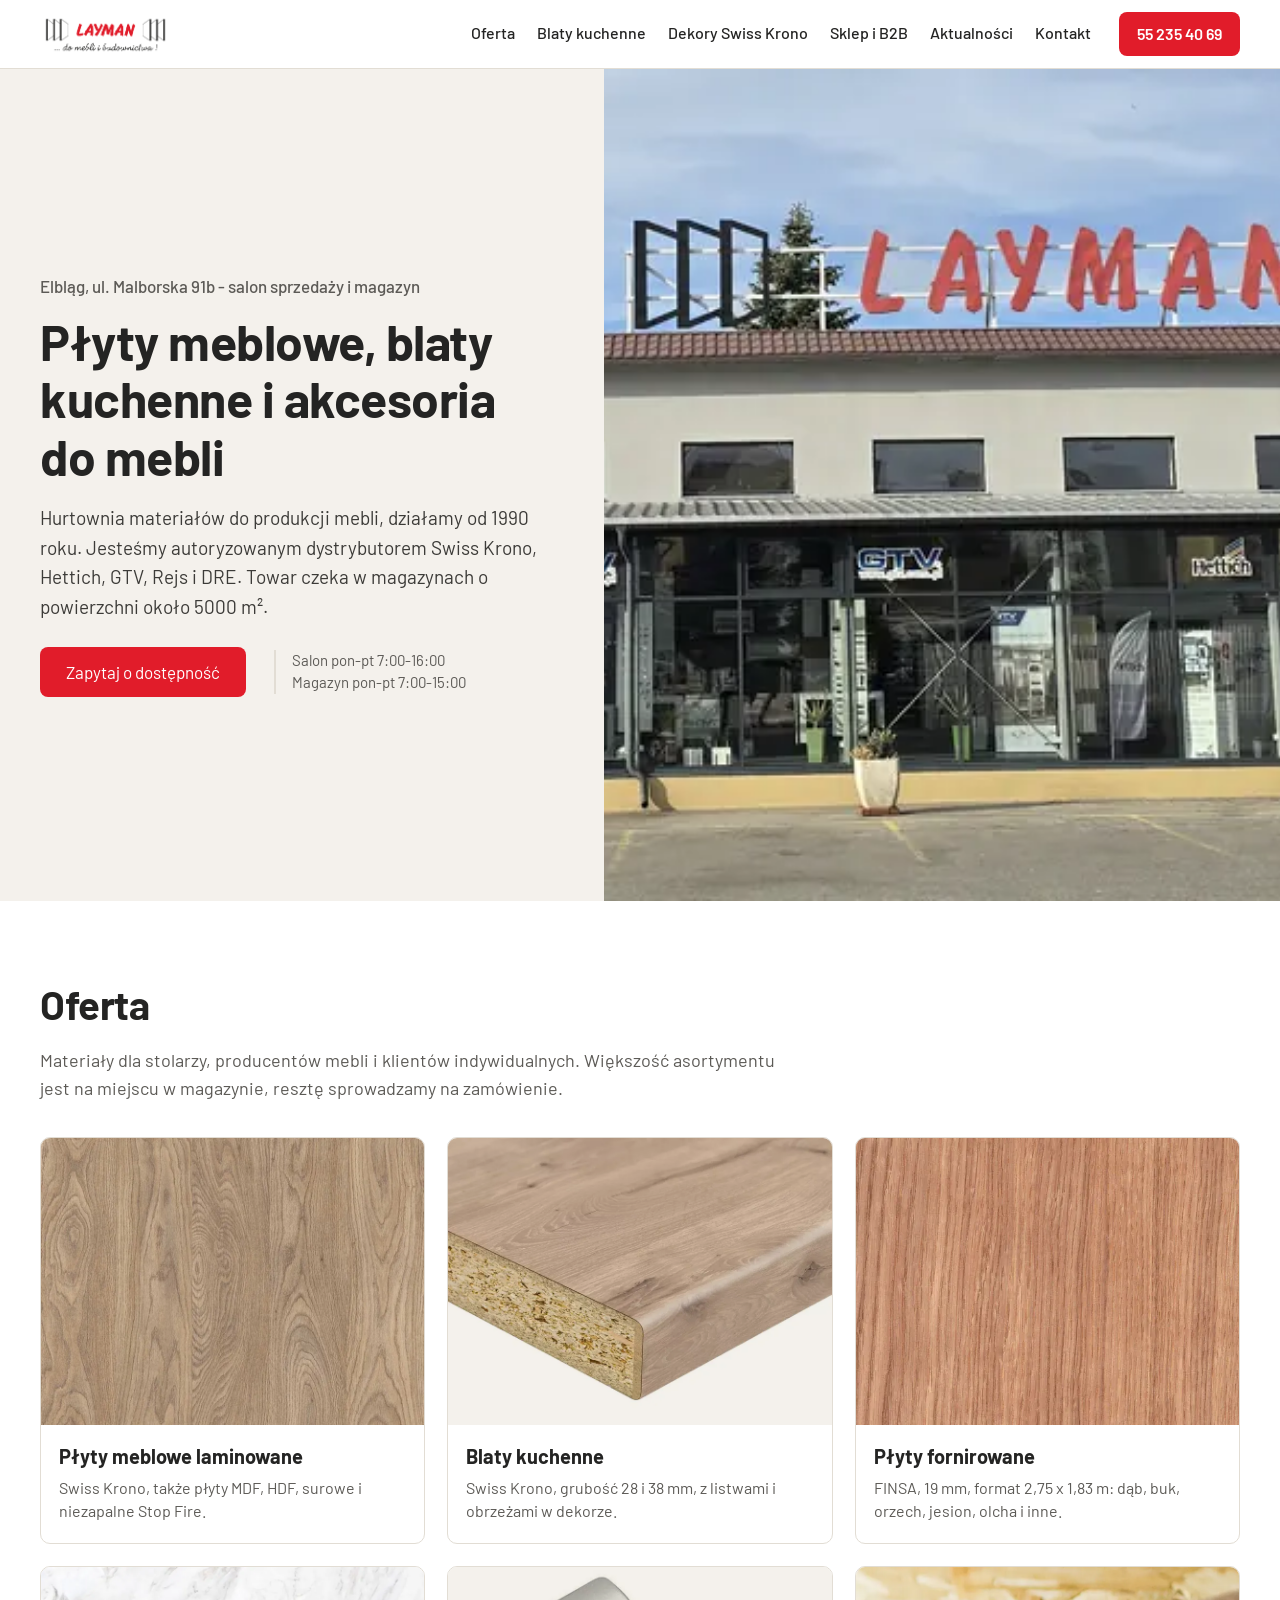
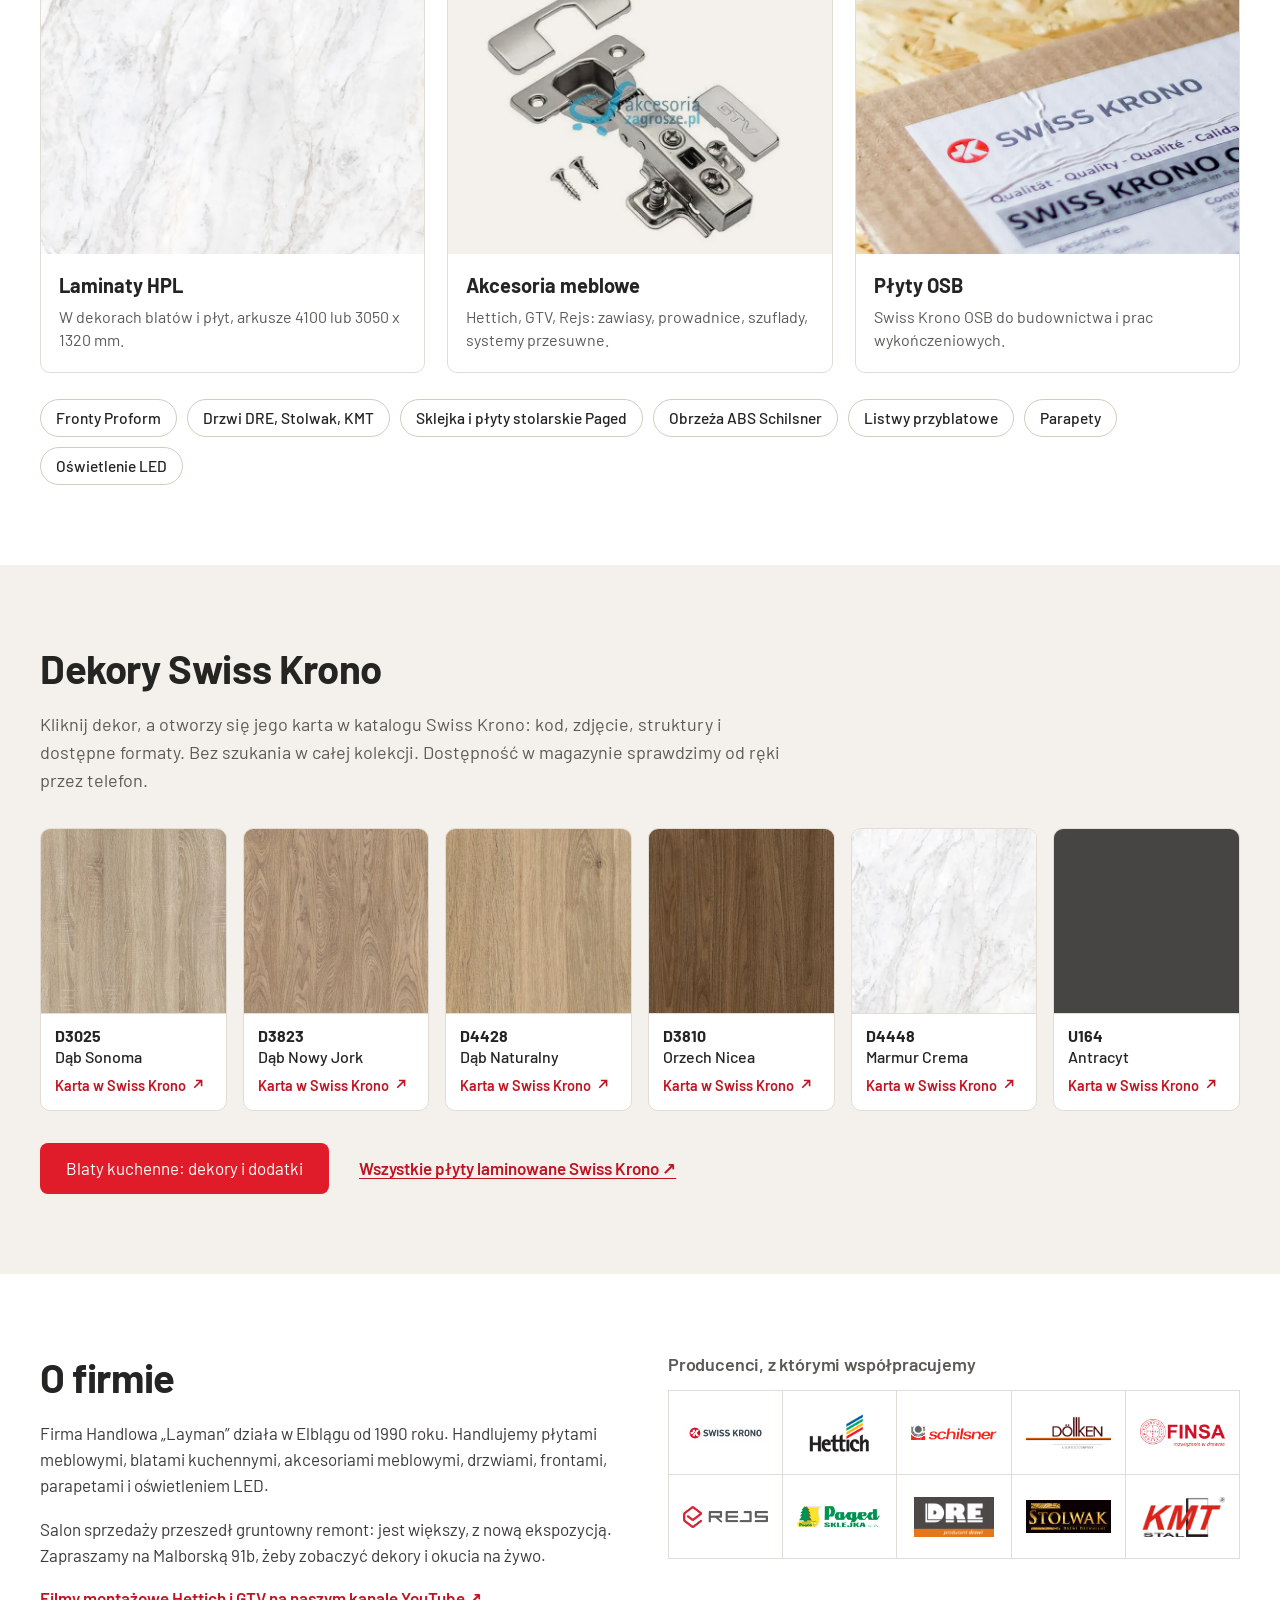
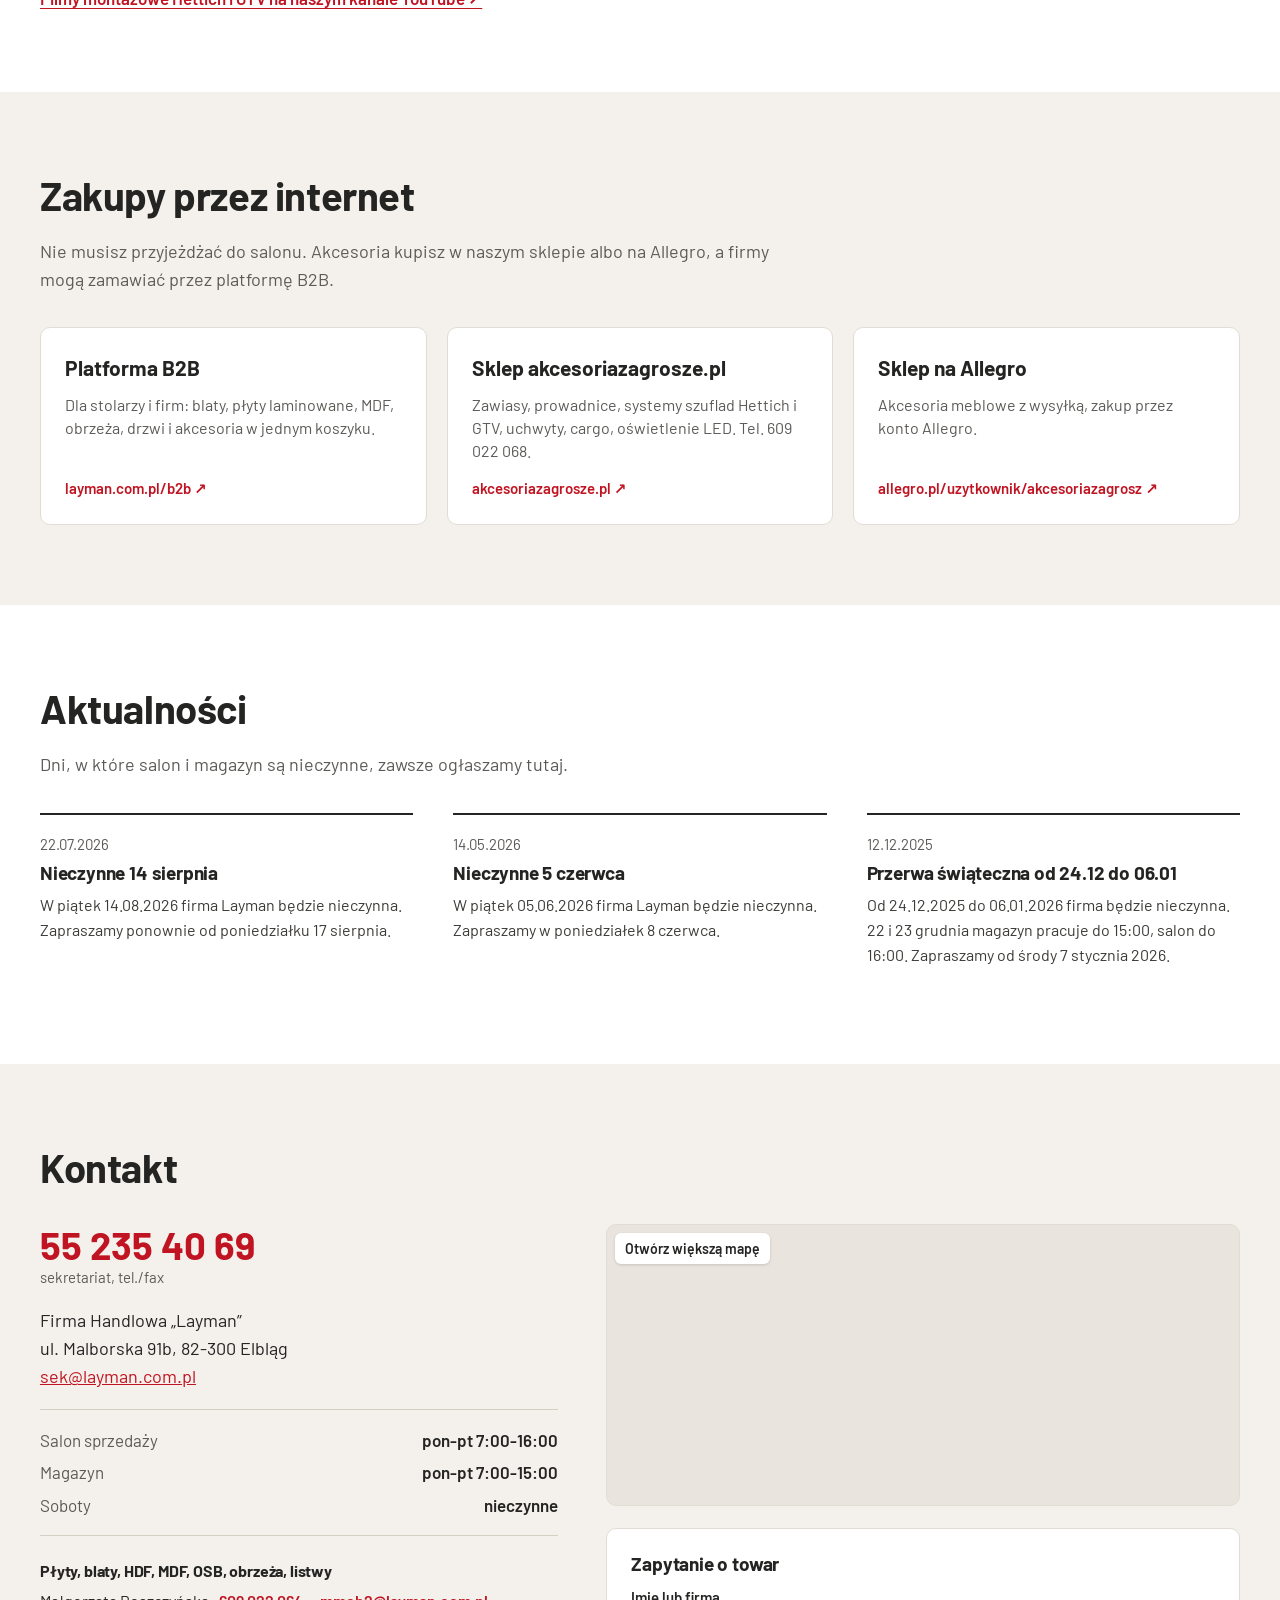
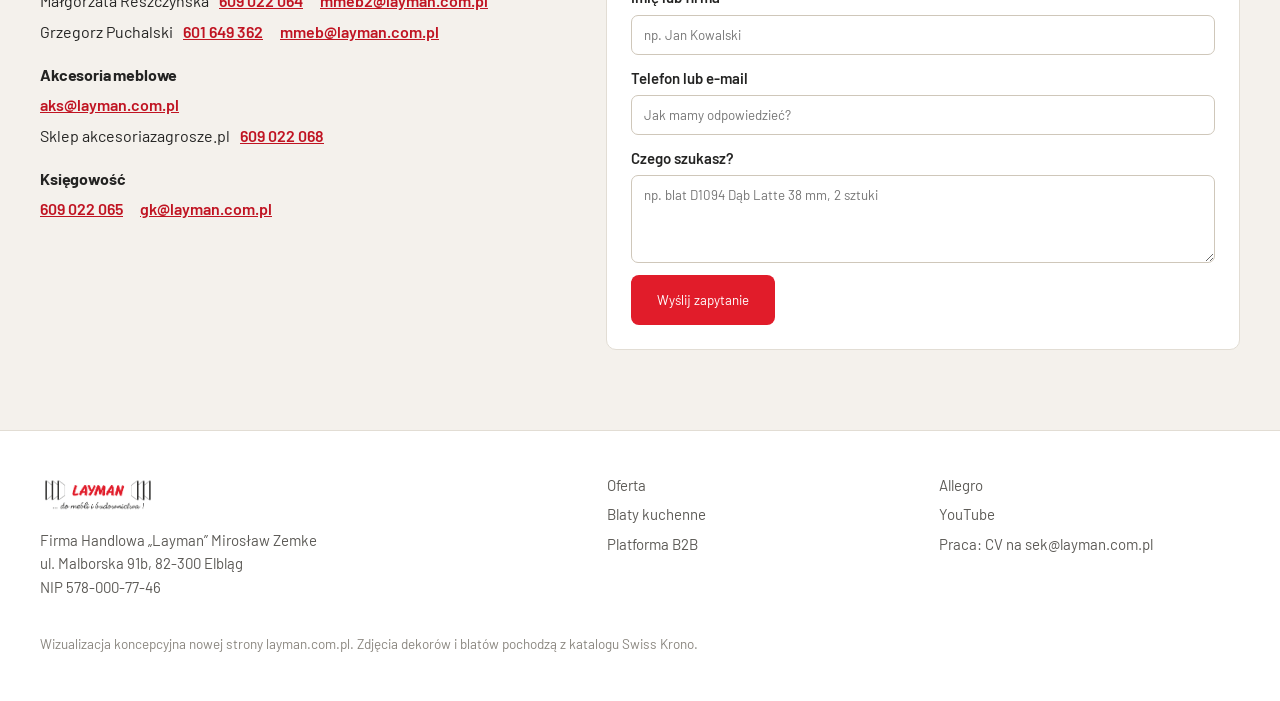
==== index.html @ 815a9527 "Wizualizacja nowej strony Layman" ====
<!doctype html>
<html lang="pl">
<head>
<meta charset="utf-8">
<meta name="viewport" content="width=device-width, initial-scale=1, viewport-fit=cover">
<meta name="robots" content="noindex, nofollow">
<title>Layman Elbląg - płyty meblowe, blaty kuchenne, akcesoria meblowe</title>
<meta name="description" content="Firma Handlowa Layman, ul. Malborska 91b, Elbląg. Płyty meblowe i blaty kuchenne Swiss Krono, płyty fornirowane, HPL, OSB, sklejka, drzwi i akcesoria meblowe Hettich. Tel. 55 235 40 69.">
<meta name="theme-color" content="#ffffff">
<link rel="icon" type="image/png" href="img/favicon.png">
<link rel="preconnect" href="https://fonts.googleapis.com">
<link rel="preconnect" href="https://fonts.gstatic.com" crossorigin>
<link href="https://fonts.googleapis.com/css2?family=Barlow:wght@400;500;600;700&display=swap" rel="stylesheet">
<link rel="stylesheet" href="style.css">
<link rel="preload" as="image" href="img/hero-tel.webp" media="(max-width:760px)">
<link rel="preload" as="image" href="img/hero.webp" media="(min-width:761px)">
</head>
<body>
<!-- Wizualizacja koncepcyjna nowej strony glownej layman.com.pl. Tresci, dane kontaktowe, godziny, aktualnosci, logo
     i zdjecie siedziby pochodza z obecnej strony layman.com.pl (stan 27.10.2026). Zdjecia dekorow i blatow: katalog Swiss Krono
     (swisskrono.com), zdjecie zawiasu: sklep akcesoriazagrosze.pl. -->

<header class="top" id="top">
  <div class="wrap top-in">
    <a class="logo" href="#top" aria-label="Layman - strona główna"><img src="img/logo.png" width="267" height="106" alt="Layman ... do mebli i budownictwa!"></a>
    <nav class="nav" id="nav" aria-label="Menu">
      <a href="#oferta">Oferta</a>
      <a href="blaty-kuchenne.html">Blaty kuchenne</a>
      <a href="#dekory">Dekory Swiss Krono</a>
      <a href="#sklep">Sklep i B2B</a>
      <a href="#aktualnosci">Aktualności</a>
      <a href="#kontakt">Kontakt</a>
      <a class="nav-tel" href="tel:+48552354069">55 235 40 69</a>
    </nav>
    <a class="top-tel" href="tel:+48552354069" aria-label="Zadzwoń: 55 235 40 69">
      <svg viewBox="0 0 24 24" aria-hidden="true"><path d="M6.6 10.8a15.1 15.1 0 0 0 6.6 6.6l2.2-2.2c.3-.3.7-.4 1-.2 1.1.4 2.3.6 3.6.6.6 0 1 .4 1 1V20c0 .6-.4 1-1 1A17 17 0 0 1 3 4c0-.6.4-1 1-1h3.5c.6 0 1 .4 1 1 0 1.3.2 2.5.6 3.6.1.3 0 .7-.2 1l-2.3 2.2z"/></svg>
    </a>
    <button class="burger" id="burger" type="button" aria-label="Otwórz menu" aria-expanded="false" aria-controls="nav"><span></span><span></span><span></span></button>
  </div>
</header>


<main>
<section class="hero" id="hero">
  <figure class="hero-foto">
    <picture>
      <source media="(max-width:760px)" srcset="img/hero-tel.webp">
      <img src="img/hero.webp" width="1600" height="666" alt="Siedziba firmy Layman przy ul. Malborskiej 91b w Elblągu: salon sprzedaży i magazyn">
    </picture>
  </figure>
  <div class="hero-in">
    <p class="hero-info">Elbląg, ul. Malborska 91b - salon sprzedaży i magazyn</p>
    <h1>Płyty meblowe, blaty kuchenne i akcesoria do mebli</h1>
    <p class="lead">Hurtownia materiałów do produkcji mebli, działamy od 1990 roku. Jesteśmy autoryzowanym dystrybutorem Swiss Krono, Hettich, GTV, Rejs i DRE. Towar czeka w magazynach o powierzchni około 5000 m².</p>
    <div class="hero-cta">
      <a class="btn" id="ctaMain" href="#kontakt">Zapytaj o dostępność</a>
      <p class="hero-godz"><span>Salon pon-pt 7:00-16:00</span> <span>Magazyn pon-pt 7:00-15:00</span></p>
    </div>
  </div>
</section>

<section class="sek oferta" id="oferta">
  <div class="wrap">
    <div class="sek-g">
      <h2>Oferta</h2>
      <p>Materiały dla stolarzy, producentów mebli i klientów indywidualnych. Większość asortymentu jest na miejscu w magazynie, resztę sprowadzamy na zamówienie.</p>
    </div>
    <div class="kafle">
      <a class="kafel" href="#dekory">
        <span class="k-foto"><img src="img/k-plyty.webp" width="800" height="600" loading="lazy" alt="Dekor drewna na płycie laminowanej Swiss Krono"></span>
        <span class="k-txt"><strong>Płyty meblowe laminowane</strong><span>Swiss Krono, także płyty MDF, HDF, surowe i niezapalne Stop Fire.</span></span>
      </a>
      <a class="kafel" href="blaty-kuchenne.html">
        <span class="k-foto k-pack"><img src="img/k-blaty.webp" width="800" height="600" loading="lazy" alt="Blat kuchenny laminowany w dekorze dębu, widoczna krawędź"></span>
        <span class="k-txt"><strong>Blaty kuchenne</strong><span>Swiss Krono, grubość 28 i 38 mm, z listwami i obrzeżami w dekorze.</span></span>
      </a>
      <a class="kafel" href="#kontakt">
        <span class="k-foto"><img src="img/k-fornir.webp" width="600" height="450" loading="lazy" alt="Płyta fornirowana w dekorze dębu"></span>
        <span class="k-txt"><strong>Płyty fornirowane</strong><span>FINSA, 19 mm, format 2,75 x 1,83 m: dąb, buk, orzech, jesion, olcha i inne.</span></span>
      </a>
      <a class="kafel" href="https://www.swisskrono.com/pl-pl/produkty/produkty-do-wykonczenia-wnetrz/hpl/" target="_blank" rel="noopener">
        <span class="k-foto"><img src="img/k-hpl.webp" width="800" height="600" loading="lazy" alt="Laminat HPL w dekorze marmuru"></span>
        <span class="k-txt"><strong>Laminaty HPL</strong><span>W dekorach blatów i płyt, arkusze 4100 lub 3050 x 1320 mm.</span></span>
      </a>
      <a class="kafel" href="https://akcesoriazagrosze.pl/" target="_blank" rel="noopener">
        <span class="k-foto k-pack"><img src="img/k-akcesoria.webp" width="800" height="600" loading="lazy" alt="Zawias meblowy z cichym domykiem"></span>
        <span class="k-txt"><strong>Akcesoria meblowe</strong><span>Hettich, GTV, Rejs: zawiasy, prowadnice, szuflady, systemy przesuwne.</span></span>
      </a>
      <a class="kafel" href="https://www.swisskrono.com/pl-pl/produkty/produkty-budowlane/plyty-osb/" target="_blank" rel="noopener">
        <span class="k-foto"><img src="img/k-osb.webp" width="800" height="600" loading="lazy" alt="Płyta OSB Swiss Krono z etykietą producenta"></span>
        <span class="k-txt"><strong>Płyty OSB</strong><span>Swiss Krono OSB do budownictwa i prac wykończeniowych.</span></span>
      </a>
    </div>
    <div class="chipy" aria-label="Pozostała oferta">
      <a class="chip" href="#kontakt">Fronty Proform</a>
      <a class="chip" href="#kontakt">Drzwi DRE, Stolwak, KMT</a>
      <a class="chip" href="#kontakt">Sklejka i płyty stolarskie Paged</a>
      <a class="chip" href="#kontakt">Obrzeża ABS Schilsner</a>
      <a class="chip" href="#kontakt">Listwy przyblatowe</a>
      <a class="chip" href="#kontakt">Parapety</a>
      <a class="chip" href="#kontakt">Oświetlenie LED</a>
    </div>
  </div>
</section>

<section class="sek dekory" id="dekory">
  <div class="wrap">
    <div class="sek-g">
      <h2>Dekory Swiss Krono</h2>
      <p>Kliknij dekor, a otworzy się jego karta w katalogu Swiss Krono: kod, zdjęcie, struktury i dostępne formaty. Bez szukania w całej kolekcji. Dostępność w magazynie sprawdzimy od ręki przez telefon.</p>
    </div>
    <div class="dek-siatka">
      <a class="dek" href="https://www.swisskrono.com/pl-pl/produkty/produkty-meblowe/plyty-laminowane/kolekcja-one-world/plyta-wiorowa-laminowana-p2/?product=000000000010108987&amp;cHash=16ede71073728d8f4f931bfcc7de45f9" target="_blank" rel="noopener" aria-label="D3025 Dąb Sonoma - karta dekoru w katalogu Swiss Krono (nowa karta)">
        <img src="img/plyta-d3025.webp" width="480" height="480" loading="lazy" alt="Dekor D3025 Dąb Sonoma">
        <span class="dek-t"><b>D3025</b> Dąb Sonoma</span>
        <span class="dek-l">Karta w Swiss Krono <svg class="ext" viewBox="0 0 16 16" aria-hidden="true"><path d="M6 3h7v7M13 3 4 12"/></svg></span>
      </a>
      <a class="dek" href="https://www.swisskrono.com/pl-pl/produkty/produkty-meblowe/plyty-laminowane/kolekcja-one-world/plyta-wiorowa-laminowana-p2/?product=000000000010110047&amp;cHash=c3f79472dc9324fef388650080b54d97" target="_blank" rel="noopener" aria-label="D3823 Dąb Nowy Jork - karta dekoru w katalogu Swiss Krono (nowa karta)">
        <img src="img/plyta-d3823.webp" width="480" height="480" loading="lazy" alt="Dekor D3823 Dąb Nowy Jork">
        <span class="dek-t"><b>D3823</b> Dąb Nowy Jork</span>
        <span class="dek-l">Karta w Swiss Krono <svg class="ext" viewBox="0 0 16 16" aria-hidden="true"><path d="M6 3h7v7M13 3 4 12"/></svg></span>
      </a>
      <a class="dek" href="https://www.swisskrono.com/pl-pl/produkty/produkty-meblowe/plyty-laminowane/kolekcja-one-world/plyta-wiorowa-laminowana-p2/?product=000000000010109813&amp;cHash=be1bbdf57890068b1e1f5873ec79863e" target="_blank" rel="noopener" aria-label="D4428 Dąb Naturalny - karta dekoru w katalogu Swiss Krono (nowa karta)">
        <img src="img/plyta-d4428.webp" width="480" height="480" loading="lazy" alt="Dekor D4428 Dąb Naturalny">
        <span class="dek-t"><b>D4428</b> Dąb Naturalny</span>
        <span class="dek-l">Karta w Swiss Krono <svg class="ext" viewBox="0 0 16 16" aria-hidden="true"><path d="M6 3h7v7M13 3 4 12"/></svg></span>
      </a>
      <a class="dek" href="https://www.swisskrono.com/pl-pl/produkty/produkty-meblowe/plyty-laminowane/kolekcja-one-world/plyta-wiorowa-laminowana-p2/?product=000000000010254413&amp;cHash=cf1a23231f0cc8ace355cba7c8a2c1c7" target="_blank" rel="noopener" aria-label="D3810 Orzech Nicea - karta dekoru w katalogu Swiss Krono (nowa karta)">
        <img src="img/plyta-d3810.webp" width="480" height="480" loading="lazy" alt="Dekor D3810 Orzech Nicea">
        <span class="dek-t"><b>D3810</b> Orzech Nicea</span>
        <span class="dek-l">Karta w Swiss Krono <svg class="ext" viewBox="0 0 16 16" aria-hidden="true"><path d="M6 3h7v7M13 3 4 12"/></svg></span>
      </a>
      <a class="dek" href="https://www.swisskrono.com/pl-pl/produkty/produkty-meblowe/plyty-laminowane/kolekcja-one-world/plyta-wiorowa-laminowana-p2/?product=000000000010266906&amp;cHash=5bf86b7eb0f61bd751b42b7de1035973" target="_blank" rel="noopener" aria-label="D4448 Marmur Crema - karta dekoru w katalogu Swiss Krono (nowa karta)">
        <img src="img/plyta-d4448.webp" width="480" height="480" loading="lazy" alt="Dekor D4448 Marmur Crema">
        <span class="dek-t"><b>D4448</b> Marmur Crema</span>
        <span class="dek-l">Karta w Swiss Krono <svg class="ext" viewBox="0 0 16 16" aria-hidden="true"><path d="M6 3h7v7M13 3 4 12"/></svg></span>
      </a>
      <a class="dek" href="https://www.swisskrono.com/pl-pl/produkty/produkty-meblowe/plyty-laminowane/kolekcja-one-world/plyta-wiorowa-laminowana-p2/?product=000000000010157696&amp;cHash=55a583b3a2a2c4509fbf857383f0a761" target="_blank" rel="noopener" aria-label="U164 Antracyt - karta dekoru w katalogu Swiss Krono (nowa karta)">
        <img src="img/plyta-u164.webp" width="480" height="480" loading="lazy" alt="Dekor U164 Antracyt">
        <span class="dek-t"><b>U164</b> Antracyt</span>
        <span class="dek-l">Karta w Swiss Krono <svg class="ext" viewBox="0 0 16 16" aria-hidden="true"><path d="M6 3h7v7M13 3 4 12"/></svg></span>
      </a>
    </div>
    <div class="dek-dol">
      <a class="btn" href="blaty-kuchenne.html">Blaty kuchenne: dekory i dodatki</a>
      <a class="link-zew" href="https://www.swisskrono.com/pl-pl/produkty/produkty-meblowe/plyty-laminowane/kolekcja-one-world/" target="_blank" rel="noopener">Wszystkie płyty laminowane Swiss Krono</a>
    </div>
  </div>
</section>

<section class="sek firma" id="o-firmie">
  <div class="wrap firma-in">
    <div class="firma-txt">
      <h2>O firmie</h2>
      <p>Firma Handlowa „Layman” działa w Elblągu od 1990 roku. Handlujemy płytami meblowymi, blatami kuchennymi, akcesoriami meblowymi, drzwiami, frontami, parapetami i oświetleniem LED.</p>
      <p>Salon sprzedaży przeszedł gruntowny remont: jest większy, z nową ekspozycją. Zapraszamy na Malborską 91b, żeby zobaczyć dekory i okucia na żywo.</p>
      <a class="link-zew" href="https://www.youtube.com/channel/UC2yA--pBO84tv7TuQMbLq6Q" target="_blank" rel="noopener">Filmy montażowe Hettich i GTV na naszym kanale YouTube</a>
    </div>
    <div class="marki">
      <h3>Producenci, z którymi współpracujemy</h3>
      <ul class="marki-l">
        <li><a href="https://www.swisskrono.com/pl-pl/" target="_blank" rel="noopener"><img src="img/m-swisskrono.png" width="160" height="37" alt="Swiss Krono" loading="lazy"></a></li>
        <li><a href="https://www.hettich.com/pl-pl/" target="_blank" rel="noopener"><img src="img/m-hettich.png" width="89" height="58" alt="Hettich" loading="lazy"></a></li>
        <li><img src="img/m-schilsner.png" width="156" height="44" alt="Schilsner" loading="lazy"></li>
        <li><img src="img/m-doellken.png" width="112" height="45" alt="Döllken" loading="lazy"></li>
        <li><img src="img/m-finsa.png" width="134" height="44" alt="FINSA" loading="lazy"></li>
        <li><img src="img/m-rejs.png" width="160" height="42" alt="Rejs" loading="lazy"></li>
        <li><img src="img/m-paged.png" width="143" height="44" alt="Paged Sklejka" loading="lazy"></li>
        <li><img src="img/m-dre.png" width="91" height="45" alt="DRE" loading="lazy"></li>
        <li><img src="img/m-stolwak.png" width="115" height="45" alt="Stolwak" loading="lazy"></li>
        <li><img src="img/m-kmt.png" width="96" height="45" alt="KMT" loading="lazy"></li>
      </ul>
    </div>
  </div>
</section>

<section class="sek sklep" id="sklep">
  <div class="wrap">
    <div class="sek-g">
      <h2>Zakupy przez internet</h2>
      <p>Nie musisz przyjeżdżać do salonu. Akcesoria kupisz w naszym sklepie albo na Allegro, a firmy mogą zamawiać przez platformę B2B.</p>
    </div>
    <div class="sklepy">
      <a class="sklep-k" href="https://layman.com.pl/b2b/" target="_blank" rel="noopener">
        <strong>Platforma B2B</strong>
        <span>Dla stolarzy i firm: blaty, płyty laminowane, MDF, obrzeża, drzwi i akcesoria w jednym koszyku.</span>
        <em>layman.com.pl/b2b</em>
      </a>
      <a class="sklep-k" href="https://akcesoriazagrosze.pl/" target="_blank" rel="noopener">
        <strong>Sklep akcesoriazagrosze.pl</strong>
        <span>Zawiasy, prowadnice, systemy szuflad Hettich i GTV, uchwyty, cargo, oświetlenie LED. Tel. 609 022 068.</span>
        <em>akcesoriazagrosze.pl</em>
      </a>
      <a class="sklep-k" href="https://allegro.pl/uzytkownik/akcesoriazagrosz" target="_blank" rel="noopener">
        <strong>Sklep na Allegro</strong>
        <span>Akcesoria meblowe z wysyłką, zakup przez konto Allegro.</span>
        <em>allegro.pl/uzytkownik/akcesoriazagrosz</em>
      </a>
    </div>
  </div>
</section>

<section class="sek aktualnosci" id="aktualnosci">
  <div class="wrap">
    <div class="sek-g">
      <h2>Aktualności</h2>
      <p>Dni, w które salon i magazyn są nieczynne, zawsze ogłaszamy tutaj.</p>
    </div>
    <ul class="akt">
      <li>
        <time datetime="2026-07-22">22.07.2026</time>
        <h3>Nieczynne 14 sierpnia</h3>
        <p>W piątek 14.08.2026 firma Layman będzie nieczynna. Zapraszamy ponownie od poniedziałku 17 sierpnia.</p>
      </li>
      <li>
        <time datetime="2026-05-14">14.05.2026</time>
        <h3>Nieczynne 5 czerwca</h3>
        <p>W piątek 05.06.2026 firma Layman będzie nieczynna. Zapraszamy w poniedziałek 8 czerwca.</p>
      </li>
      <li>
        <time datetime="2025-12-12">12.12.2025</time>
        <h3>Przerwa świąteczna od 24.12 do 06.01</h3>
        <p>Od 24.12.2025 do 06.01.2026 firma będzie nieczynna. 22 i 23 grudnia magazyn pracuje do 15:00, salon do 16:00. Zapraszamy od środy 7 stycznia 2026.</p>
      </li>
    </ul>
  </div>
</section>

<section class="sek kontakt" id="kontakt">
  <div class="wrap">
    <div class="sek-g">
      <h2>Kontakt</h2>
    </div>
    <div class="kont">
      <div class="kont-dane">
        <p class="kont-tel"><a href="tel:+48552354069">55 235 40 69</a><span>sekretariat, tel./fax</span></p>
        <p class="kont-adr">Firma Handlowa „Layman”<br>ul. Malborska 91b, 82-300 Elbląg<br><a href="mailto:sek@layman.com.pl">sek@layman.com.pl</a></p>
        <dl class="godz">
          <div><dt>Salon sprzedaży</dt><dd>pon-pt 7:00-16:00</dd></div>
          <div><dt>Magazyn</dt><dd>pon-pt 7:00-15:00</dd></div>
          <div><dt>Soboty</dt><dd>nieczynne</dd></div>
        </dl>
        <h3>Płyty, blaty, HDF, MDF, OSB, obrzeża, listwy</h3>
        <ul class="osoby">
          <li><span class="os-n">Małgorzata Reszczyńska</span><a href="tel:+48609022064">609 022 064</a> <a href="mailto:mmeb2@layman.com.pl">mmeb2@layman.com.pl</a></li>
          <li><span class="os-n">Grzegorz Puchalski</span><a href="tel:+48601649362">601 649 362</a> <a href="mailto:mmeb@layman.com.pl">mmeb@layman.com.pl</a></li>
        </ul>
        <h3>Akcesoria meblowe</h3>
        <ul class="osoby">
          <li><a href="mailto:aks@layman.com.pl">aks@layman.com.pl</a></li>
          <li><span class="os-n">Sklep akcesoriazagrosze.pl</span><a href="tel:+48609022068">609 022 068</a></li>
        </ul>
        <h3>Księgowość</h3>
        <ul class="osoby">
          <li><a href="tel:+48609022065">609 022 065</a> <a href="mailto:gk@layman.com.pl">gk@layman.com.pl</a></li>
        </ul>
      </div>
      <div class="kont-prawa">
        <div class="mapa">
          <iframe title="Mapa dojazdu: Layman, ul. Malborska 91b, Elbląg" src="https://www.openstreetmap.org/export/embed.html?bbox=19.3955%2C54.1465%2C19.4072%2C54.1520&amp;layer=mapnik&amp;marker=54.14926%2C19.40133"></iframe>
          <a class="mapa-l" href="https://www.openstreetmap.org/?mlat=54.14926&amp;mlon=19.40133#map=17/54.14926/19.40133" target="_blank" rel="noopener">Otwórz większą mapę</a>
        </div>
        <form class="form" id="form" novalidate>
          <h3>Zapytanie o towar</h3>
          <label>Imię lub firma<input name="kto" autocomplete="name" placeholder="np. Jan Kowalski"></label>
          <label>Telefon lub e-mail<input name="kontakt" autocomplete="tel" placeholder="Jak mamy odpowiedzieć?"></label>
          <label>Czego szukasz?<textarea name="tresc" rows="4" placeholder="np. blat D1094 Dąb Latte 38 mm, 2 sztuki"></textarea></label>
          <button class="btn" type="submit">Wyślij zapytanie</button>
          <p class="f-info" id="fInfo" hidden>To wizualizacja: formularz niczego nie wysyła. Na gotowej stronie zapytanie trafi na sek@layman.com.pl.</p>
        </form>
      </div>
    </div>
  </div>
</section>
</main>

<footer class="stopka">
  <div class="wrap stopka-in">
    <div>
      <img src="img/logo.png" width="134" height="53" alt="Layman" loading="lazy">
      <p>Firma Handlowa „Layman” Mirosław Zemke<br>ul. Malborska 91b, 82-300 Elbląg<br>NIP 578-000-77-46</p>
    </div>
    <ul class="stopka-l">
      <li><a href="#oferta">Oferta</a></li>
      <li><a href="blaty-kuchenne.html">Blaty kuchenne</a></li>
      <li><a href="https://layman.com.pl/b2b/" target="_blank" rel="noopener">Platforma B2B</a></li>
      <li><a href="https://allegro.pl/uzytkownik/akcesoriazagrosz" target="_blank" rel="noopener">Allegro</a></li>
      <li><a href="https://www.youtube.com/channel/UC2yA--pBO84tv7TuQMbLq6Q" target="_blank" rel="noopener">YouTube</a></li>
      <li><a href="mailto:sek@layman.com.pl?subject=Praca">Praca: CV na sek@layman.com.pl</a></li>
    </ul>
    <p class="stopka-uw">Wizualizacja koncepcyjna nowej strony layman.com.pl. Zdjęcia dekorów i blatów pochodzą z katalogu Swiss Krono.</p>
  </div>
</footer>

<div class="mob" id="mob" aria-hidden="true">
  <a class="mob-tel" href="tel:+48552354069" tabindex="-1">Zadzwoń</a>
  <a class="mob-cta" href="#kontakt" tabindex="-1">Zapytanie</a>
</div>
<script src="app.js" defer></script>

</body>
</html>
---- style.css ----
:root{
  --red:#e11c2a; --red-d:#c01422; --ink:#242423; --mut:#5c5a56; --line:#e2ddd4;
  --bg:#fff; --warm:#f4f1ec; --warm2:#ebe6de; --hh:68px;
  --wrap:min(1200px, calc(100% - 48px));
}
*,*::before,*::after{box-sizing:border-box}
html{scroll-behavior:smooth;scroll-padding-top:calc(var(--hh) + 8px);-webkit-text-size-adjust:100%}
body{margin:0;font-family:"Barlow",system-ui,-apple-system,"Segoe UI",Roboto,Arial,sans-serif;font-size:17px;line-height:1.55;color:var(--ink);background:var(--bg);overflow-x:hidden}
img{max-width:100%;height:auto;display:block}
a{color:inherit}
h1,h2,h3{line-height:1.15;margin:0 0 .5em;font-weight:700;letter-spacing:-.01em}
h2{font-size:clamp(28px,3.2vw,40px)}
h3{font-size:19px}
p{margin:0 0 1em}
.wrap{width:var(--wrap);margin-inline:auto}
.btn{display:inline-flex;align-items:center;justify-content:center;min-height:50px;padding:12px 26px;border:0;border-radius:8px;background:var(--red);color:#fff;font:600 17px/1.2 inherit;font-family:inherit;text-decoration:none;cursor:pointer;transition:background .15s}
.btn:hover{background:var(--red-d)}
.btn:focus-visible,a:focus-visible,button:focus-visible,input:focus-visible,textarea:focus-visible{outline:3px solid #1d6fd6;outline-offset:2px}
.link-zew{color:var(--red-d);font-weight:600;text-decoration:underline;text-underline-offset:3px}
.link-zew::after{content:" \2197"}

/* naglowek */
.top{position:sticky;top:0;z-index:50;background:#fff;border-bottom:1px solid var(--line)}
.top-in{display:flex;align-items:center;gap:20px;height:var(--hh)}
.logo{flex:0 0 auto;display:block}
.logo img{height:52px;width:auto}
.nav{display:flex;align-items:center;gap:22px;margin-left:auto}
.nav a{text-decoration:none;font-weight:500;font-size:16px;white-space:nowrap;padding:6px 0;border-bottom:2px solid transparent}
.nav a:hover,.nav a[aria-current]{border-color:var(--red)}
.nav .nav-tel{margin-left:6px;padding:10px 18px;border:0;border-radius:8px;background:var(--red);color:#fff;font-weight:600}
.nav .nav-tel:hover{background:var(--red-d)}
.top-tel,.burger{display:none}

/* hero */
.hero{display:grid;grid-template-columns:minmax(0,1fr) minmax(0,1.12fr);min-height:calc(100svh - var(--hh));background:var(--warm)}
.hero-in{grid-column:1;grid-row:1;align-self:center;padding:48px clamp(24px,4vw,64px) 48px max(24px, calc((100vw - 1200px)/2))}
.hero-foto{grid-column:2;grid-row:1;margin:0;position:relative;min-width:0}
.hero-foto img{position:absolute;inset:0;width:100%;height:100%;object-fit:cover;object-position:60% 62%}
.hero-info{font-weight:500;color:var(--mut);margin-bottom:14px}
.hero h1{font-size:clamp(36px,3.9vw,56px);margin-bottom:18px;max-width:17ch}
.lead{font-size:19px;color:#3c3b38;max-width:36em}
.hero-cta{display:flex;align-items:center;flex-wrap:wrap;gap:14px 28px;margin-top:26px}
.hero-godz{margin:0;font-size:15px;line-height:1.45;color:var(--mut);padding-left:16px;border-left:2px solid var(--line)}
.hero-godz span{display:block;white-space:nowrap}

/* sekcje */
.sek{padding:80px 0}
.sek-g{max-width:760px;margin-bottom:34px}
.sek-g p{color:var(--mut);font-size:18px;margin:0}
.dekory,.sklep,.kontakt{background:var(--warm)}

/* oferta */
.kafle{display:grid;grid-template-columns:repeat(3,minmax(0,1fr));gap:22px}
.kafel{display:flex;flex-direction:column;min-width:0;background:#fff;border:1px solid var(--line);border-radius:10px;overflow:hidden;text-decoration:none;transition:border-color .15s,transform .15s}
.kafel:hover{border-color:#bdb5a8;transform:translateY(-2px)}
.k-foto{display:block;aspect-ratio:4/3;overflow:hidden;background:var(--warm)}
.k-foto img{width:100%;height:100%;object-fit:cover}
.k-pack img{mix-blend-mode:multiply}
.k-txt{display:flex;flex-direction:column;gap:4px;padding:16px 18px 20px}
.k-txt strong{font-size:20px;font-weight:700}
.k-txt span{color:var(--mut);font-size:16px;line-height:1.45}
.chipy{display:flex;flex-wrap:wrap;gap:10px;margin-top:26px}
.chip{display:inline-block;padding:8px 15px;border:1px solid #d3ccc0;border-radius:999px;background:#fff;text-decoration:none;font-size:15.5px;font-weight:500;line-height:1.3}
.chip:hover{border-color:var(--red);color:var(--red-d)}

/* dekory */
.dek-siatka{display:grid;grid-template-columns:repeat(6,minmax(0,1fr));gap:16px}
.dek{display:flex;flex-direction:column;min-width:0;text-decoration:none;background:#fff;border:1px solid var(--line);border-radius:10px;overflow:hidden;transition:border-color .15s,transform .15s}
.dek:hover{border-color:#bdb5a8;transform:translateY(-2px)}
.dek img{aspect-ratio:1;object-fit:cover;width:100%;border-bottom:1px solid var(--line)}
.dek-t{padding:12px 14px 2px;font-size:16px;line-height:1.3;font-weight:500}
.dek-t b{display:block;font-weight:700}
.dek-l{display:flex;align-items:center;gap:5px;padding:4px 14px 14px;margin-top:auto;color:var(--red-d);font-size:14.5px;font-weight:600}
.ext{width:13px;height:13px;flex:0 0 auto;fill:none;stroke:currentColor;stroke-width:2}
.dek-dol{display:flex;align-items:center;flex-wrap:wrap;gap:16px 30px;margin-top:32px}

/* o firmie */
.firma-in{display:grid;grid-template-columns:minmax(0,1fr) minmax(0,1fr);gap:56px;align-items:start}
.firma-txt p{color:#3c3b38}
.marki h3{font-size:18px;color:var(--mut);font-weight:600;margin-bottom:16px}
.marki-l{list-style:none;margin:0;padding:0;display:grid;grid-template-columns:repeat(5,minmax(0,1fr));border-top:1px solid var(--line);border-left:1px solid var(--line)}
.marki-l li{display:flex;align-items:center;justify-content:center;min-height:84px;padding:14px;border-right:1px solid var(--line);border-bottom:1px solid var(--line)}
.marki-l img{max-height:40px;width:auto;max-width:100%}
.marki-l li{min-width:0}
.marki-l a{display:block}

/* sklep */
.sklepy{display:grid;grid-template-columns:repeat(3,minmax(0,1fr));gap:20px}
.sklep-k{display:flex;flex-direction:column;gap:8px;padding:24px;background:#fff;border:1px solid var(--line);border-radius:10px;text-decoration:none;min-width:0;transition:border-color .15s}
.sklep-k:hover{border-color:var(--red)}
.sklep-k strong{font-size:21px}
.sklep-k span{color:var(--mut);font-size:16px;line-height:1.45}
.sklep-k em{margin-top:auto;padding-top:6px;font-style:normal;font-weight:600;color:var(--red-d);font-size:15px;overflow-wrap:anywhere}
.sklep-k em::after{content:" \2197"}

/* aktualnosci */
.akt{list-style:none;margin:0;padding:0;display:grid;grid-template-columns:repeat(3,minmax(0,1fr));gap:0 40px}
.akt li{padding-top:18px;border-top:2px solid var(--ink)}
.akt time{display:block;color:var(--mut);font-size:15px;margin-bottom:6px}
.akt p{color:#3c3b38;font-size:16px}

/* kontakt */
.kont{display:grid;grid-template-columns:minmax(0,.9fr) minmax(0,1.1fr);gap:48px;align-items:start}
.kont-tel{margin-bottom:18px}
.kont-tel a{display:inline-block;font-size:clamp(30px,3vw,40px);font-weight:700;color:var(--red-d);text-decoration:none;line-height:1.1}
.kont-tel span{display:block;color:var(--mut);font-size:15px}
.kont-adr{font-size:18px}
.kont-adr a{color:var(--red-d)}
.godz{margin:0 0 26px;padding:14px 0;border-top:1px solid #d6cfc4;border-bottom:1px solid #d6cfc4}
.godz div{display:flex;justify-content:space-between;gap:12px;padding:3px 0}
.godz dt{color:var(--mut)}
.godz dd{margin:0;font-weight:600}
.kont-dane h3{font-size:16px;margin:18px 0 6px}
.osoby{list-style:none;margin:0;padding:0}
.osoby li{padding:3px 0;font-size:16px}
.osoby a{color:var(--red-d);font-weight:600;margin-right:14px;white-space:nowrap}
.os-n{margin-right:10px}
@media (max-width:760px){.os-n{display:block;margin:0}}
.mapa{position:relative;border-radius:10px;overflow:hidden;border:1px solid var(--line);background:#e9e5de}
.mapa iframe{display:block;width:100%;height:280px;border:0}
.mapa-l{position:absolute;left:8px;top:8px;background:#fff;padding:5px 10px;border-radius:6px;font-size:14px;font-weight:600;text-decoration:none;box-shadow:0 1px 3px rgba(0,0,0,.15)}
.form{margin-top:22px;padding:24px;background:#fff;border:1px solid var(--line);border-radius:10px}
.form h3{margin-bottom:12px}
.form label{display:block;font-weight:600;font-size:15px;margin-bottom:12px}
.form input,.form textarea{display:block;width:100%;margin-top:5px;padding:11px 12px;border:1px solid #cfc7ba;border-radius:7px;font:16px/1.4 inherit;font-family:inherit;color:var(--ink);background:#fff}
.form textarea{resize:vertical}
.f-info{margin:12px 0 0;padding:10px 12px;background:var(--warm);border-radius:7px;font-size:15px}

/* stopka */
.stopka{padding:40px 0 46px;border-top:1px solid var(--line);font-size:15px;color:var(--mut)}
.stopka-in{display:grid;grid-template-columns:minmax(0,1fr) minmax(0,1.2fr);gap:20px 40px}
.stopka img{height:46px;width:auto;margin-bottom:12px}
.stopka-l{list-style:none;margin:0;padding:0;columns:2;column-gap:30px}
.stopka-l li{padding:3px 0;break-inside:avoid}
.stopka-l a{text-decoration:none}
.stopka-l a:hover{color:var(--red-d);text-decoration:underline}
.stopka-uw{grid-column:1/-1;margin:0;font-size:13.5px;color:#8a867f}

/* dolny pasek tel */
.mob{display:none}

/* podstrona kategorii */
.kat-intro{background:var(--warm);padding:30px 0 34px}
.okruchy{font-size:15px;color:var(--mut);margin-bottom:14px}
.okruchy a{color:var(--mut)}
.kat-intro h1{font-size:clamp(32px,3.6vw,48px);margin-bottom:12px}
.kat-intro .lead{margin-bottom:8px}
.kat-jak{font-weight:600;margin:0}
.kat-chipy{margin-top:18px}
.grupa{padding:52px 0 20px}
.grupa + .grupa{padding-top:36px}
.grupa h2{font-size:clamp(24px,2.4vw,30px);margin-bottom:20px}
.blaty{display:grid;grid-template-columns:repeat(5,minmax(0,1fr));gap:16px}
.blat{display:flex;flex-direction:column;min-width:0;text-decoration:none;border:1px solid var(--line);border-radius:10px;overflow:hidden;background:#fff;transition:border-color .15s,transform .15s}
.blat:hover{border-color:#bdb5a8;transform:translateY(-2px)}
.blat-f{display:block;background:var(--warm);aspect-ratio:1;overflow:hidden}
.blat-f img{width:100%;height:100%;object-fit:cover;mix-blend-mode:multiply}
.blat-t{padding:12px 14px 2px;font-size:16.5px;font-weight:600;line-height:1.3}
.blat-t b{display:block;font-size:14px;color:var(--mut);font-weight:600}
.grupa-dol{margin:26px 0 0;color:var(--mut);max-width:760px}
.blaty-uni .grupa-dol{grid-column:3/-1;align-self:center;margin:0;padding-left:16px}
@media (max-width:1100px){.blaty-uni .grupa-dol{grid-column:1/-1;padding:8px 0 0}}
.grupa-dol a{color:var(--red-d);font-weight:600}
.do-blatu{margin-top:48px;background:var(--warm)}
.dodatki{list-style:none;margin:0;padding:0;display:grid;grid-template-columns:repeat(3,minmax(0,1fr));gap:0 40px}
.dodatki li{padding-top:18px;border-top:2px solid var(--ink)}
.dodatki p{color:#3c3b38;font-size:16px}
.dodatki a{color:var(--red-d);font-weight:600}
.kat-kontakt{padding:60px 0}
.kat-kontakt-in{display:flex;align-items:center;justify-content:space-between;gap:24px 40px;flex-wrap:wrap}
.kat-kontakt h2{font-size:clamp(24px,2.6vw,32px)}
.kat-kontakt p{color:var(--mut)}

/* menu hamburger */
@media (max-width:1119px){
  .nav{position:fixed;top:var(--hh);left:0;right:0;bottom:0;flex-direction:column;align-items:stretch;gap:0;margin:0;padding:10px 24px 30px;background:#fff;overflow-y:auto;transform:translateX(100%);visibility:hidden;transition:transform .22s ease,visibility .22s}
  .nav.otw{transform:none;visibility:visible}
  .nav a{font-size:20px;padding:14px 0;border-bottom:1px solid var(--line);line-height:1.45}
  .nav a:hover,.nav a[aria-current]{border-color:var(--line);color:var(--red-d)}
  .nav .nav-tel{margin:20px 0 0;text-align:center;padding:14px}
  .top-tel{display:flex;align-items:center;justify-content:center;width:44px;height:44px;margin-left:auto;border-radius:8px;background:var(--red);color:#fff}
  .top-tel svg{width:22px;height:22px;fill:currentColor}
  .burger{display:flex;flex-direction:column;justify-content:center;gap:5px;width:44px;height:44px;padding:0 10px;border:1px solid var(--line);border-radius:8px;background:#fff;cursor:pointer}
  .burger span{display:block;height:2px;background:var(--ink);border-radius:2px;transition:transform .2s,opacity .2s}
  .burger[aria-expanded="true"] span:nth-child(1){transform:translateY(7px) rotate(45deg)}
  .burger[aria-expanded="true"] span:nth-child(2){opacity:0}
  .burger[aria-expanded="true"] span:nth-child(3){transform:translateY(-7px) rotate(-45deg)}
  .top-in{gap:10px}
}

@media (max-width:1100px){
  .dek-siatka{grid-template-columns:repeat(3,minmax(0,1fr))}
  .blaty{grid-template-columns:repeat(3,minmax(0,1fr))}
  .firma-in{gap:36px}
}

@media (max-height:820px) and (min-width:761px){
  .hero h1{font-size:clamp(34px,3.5vw,48px);margin-bottom:14px}
  .lead{font-size:18px}
  .hero-in{padding-top:32px;padding-bottom:32px}
  .hero-cta{margin-top:20px}
}

@media (max-width:900px) and (min-width:761px){
  .hero{grid-template-columns:minmax(0,1fr) minmax(0,.9fr)}
  .kafle,.sklepy{grid-template-columns:repeat(2,minmax(0,1fr))}
  .akt,.dodatki{grid-template-columns:minmax(0,1fr);gap:26px}
  .kont,.firma-in{grid-template-columns:minmax(0,1fr)}
}

@media (max-width:760px){
  :root{--hh:60px;--wrap:calc(100% - 32px)}
  body{font-size:16px}
  .logo img{height:40px}
  .nav{padding-inline:16px}
  .hero{display:flex;flex-direction:column;min-height:calc(100svh - var(--hh))}
  .hero-foto{flex:1 1 0;align-self:stretch;width:100%;min-height:min(56vw,26svh);max-height:46svh}
  .hero-foto::after{content:"";position:absolute;left:0;right:0;bottom:0;height:28px;background:linear-gradient(to bottom,rgba(244,241,236,0),var(--warm))}
  .hero-foto img{object-position:50% 50%}
  .hero-in{flex:0 0 auto;padding:clamp(10px,2.4svh,22px) 16px clamp(16px,3.2svh,28px)}
  .hero-info{font-size:14.5px;margin-bottom:clamp(4px,1.2svh,10px)}
  .hero h1{font-size:clamp(25px,min(7.6vw,4.6svh),34px);margin-bottom:clamp(6px,1.4svh,12px);max-width:none}
  .lead{font-size:clamp(14.5px,2.4svh,17px);line-height:1.45;margin-bottom:0}
  .hero-cta{margin-top:clamp(10px,2svh,20px);gap:8px 16px}
  .hero-cta .btn{flex:0 0 auto;min-height:48px;padding:12px 20px}
  .hero-cta{flex-wrap:wrap}
  .hero-godz{flex:1 1 100%;font-size:14px;padding:0;border:0}
  .hero-godz span{display:inline}
  .hero-godz span+span::before{content:" / "}
  .sek{padding:52px 0}
  .sek-g{margin-bottom:24px}
  .sek-g p{font-size:16.5px}
  .kafle{grid-template-columns:minmax(0,1fr);gap:12px}
  .kafel{flex-direction:row}
  .k-foto{flex:0 0 38%;aspect-ratio:auto;min-height:118px;position:relative}
  .k-foto img{position:absolute;inset:0}
  .k-txt{padding:12px 14px;justify-content:center}
  .k-txt strong{font-size:18px}
  .k-txt span{font-size:14.5px}
  .chipy{gap:8px}
  .chip{font-size:14.5px;padding:7px 13px}
  .dek-siatka,.blaty{grid-template-columns:repeat(2,minmax(0,1fr));gap:12px}
  .dek-t,.blat-t{padding:10px 12px 2px;font-size:15px}
  .dek-l{padding:4px 12px 12px;font-size:13.5px}
  .dek-dol .btn{width:100%}
  .firma-in,.kont{grid-template-columns:minmax(0,1fr);gap:32px}
  .marki-l{grid-template-columns:repeat(2,minmax(0,1fr))}
  .marki-l li{min-height:70px;padding:10px}
  .marki-l img{max-height:36px}
  .sklepy,.akt,.dodatki{grid-template-columns:minmax(0,1fr);gap:14px}
  .akt,.dodatki{gap:24px}
  .sklep-k{padding:18px}
  .mapa iframe{height:240px}
  .form{padding:18px}
  .stopka{padding-bottom:96px}
  .stopka-in{grid-template-columns:minmax(0,1fr)}
  .kat-intro{padding:20px 0 24px}
  .kat-intro h1{font-size:30px}
  .kat-intro .lead{font-size:16px}
  .grupa{padding:36px 0 8px}
  .grupa + .grupa{padding-top:28px}
  .kat-kontakt .btn{width:100%}
  .mob{display:grid;grid-template-columns:1fr 1fr;gap:8px;position:fixed;left:0;right:0;bottom:0;z-index:40;padding:8px 12px calc(8px + env(safe-area-inset-bottom));background:rgba(255,255,255,.97);border-top:1px solid var(--line);transform:translateY(110%);transition:transform .25s ease}
  .mob.widac{transform:none}
  .mob a{display:flex;align-items:center;justify-content:center;min-height:46px;border-radius:8px;font-weight:600;text-decoration:none}
  .mob-tel{border:1.5px solid var(--red);color:var(--red-d)}
  .mob-cta{background:var(--red);color:#fff}
}

@media (max-width:380px){
  .hero-godz{font-size:13px}
  .k-foto{flex-basis:34%}
}

@media (prefers-reduced-motion:reduce){
  *{transition:none!important;scroll-behavior:auto!important}
}
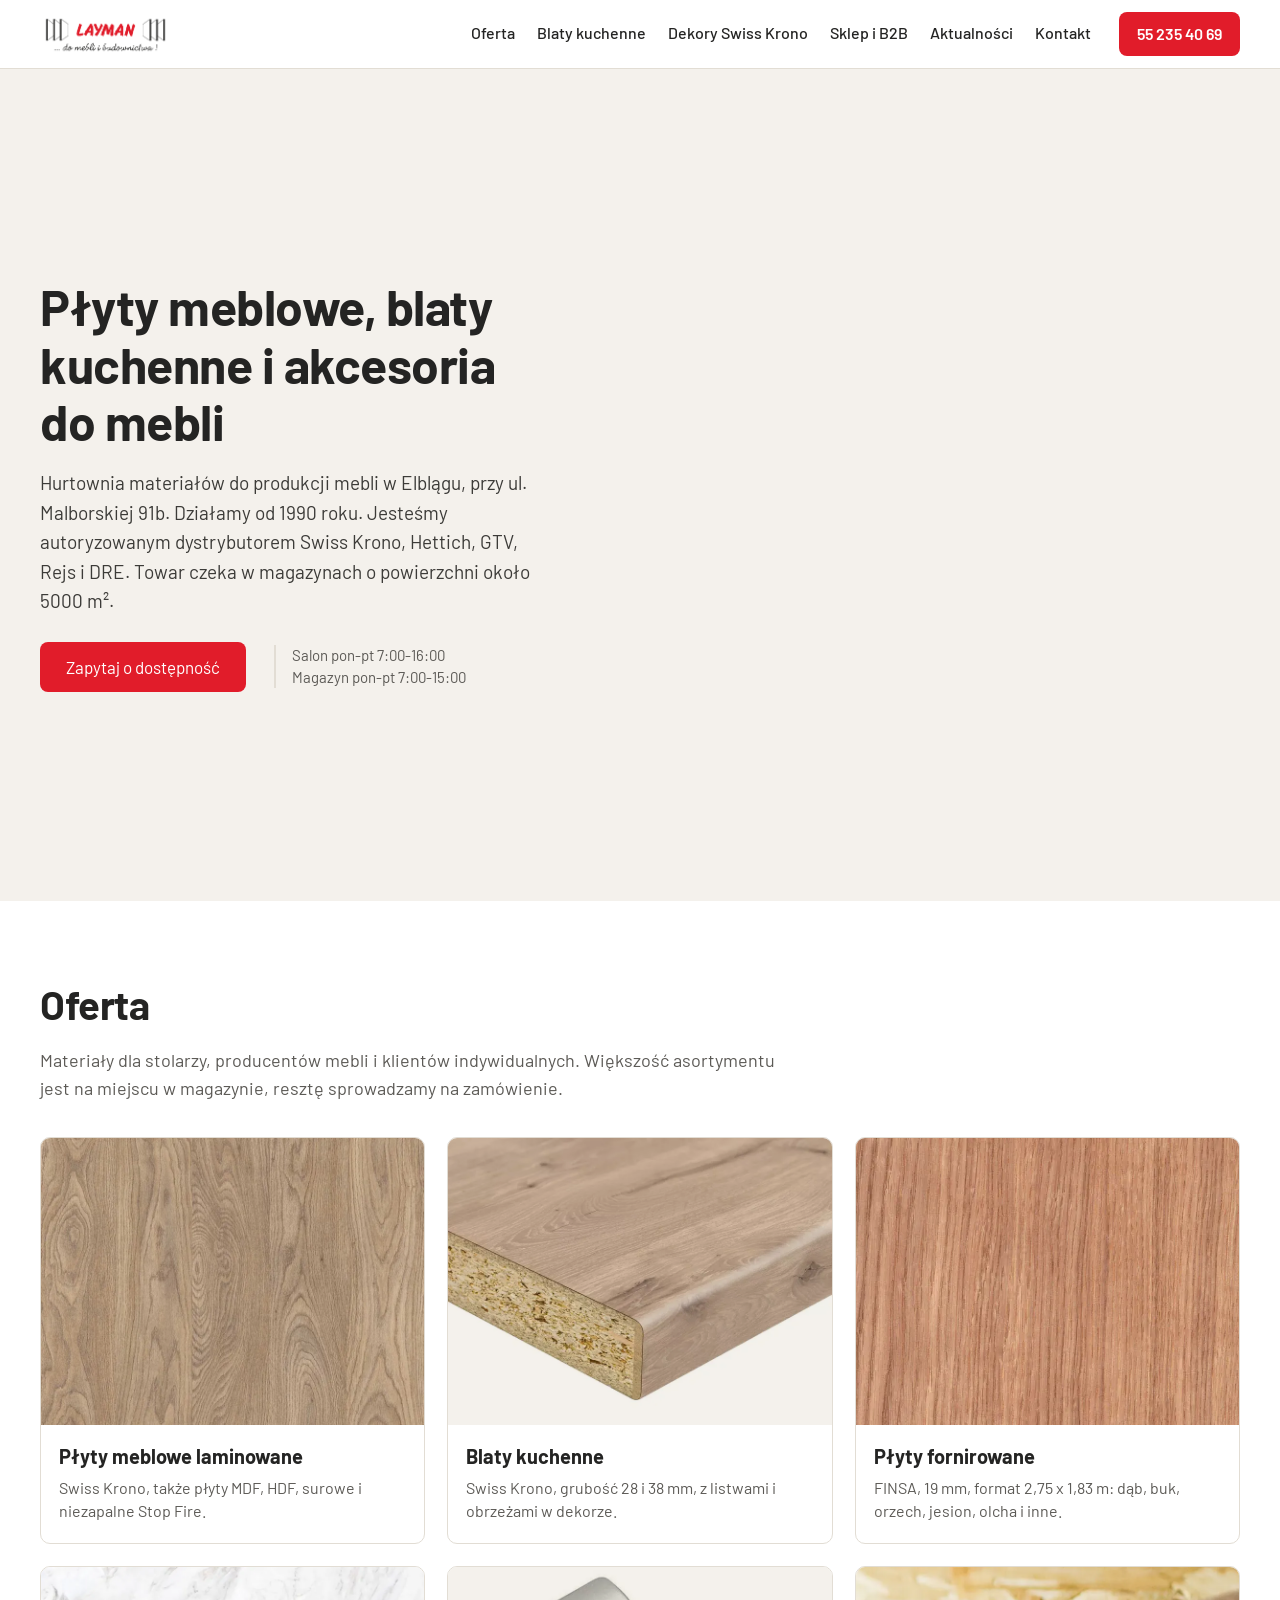
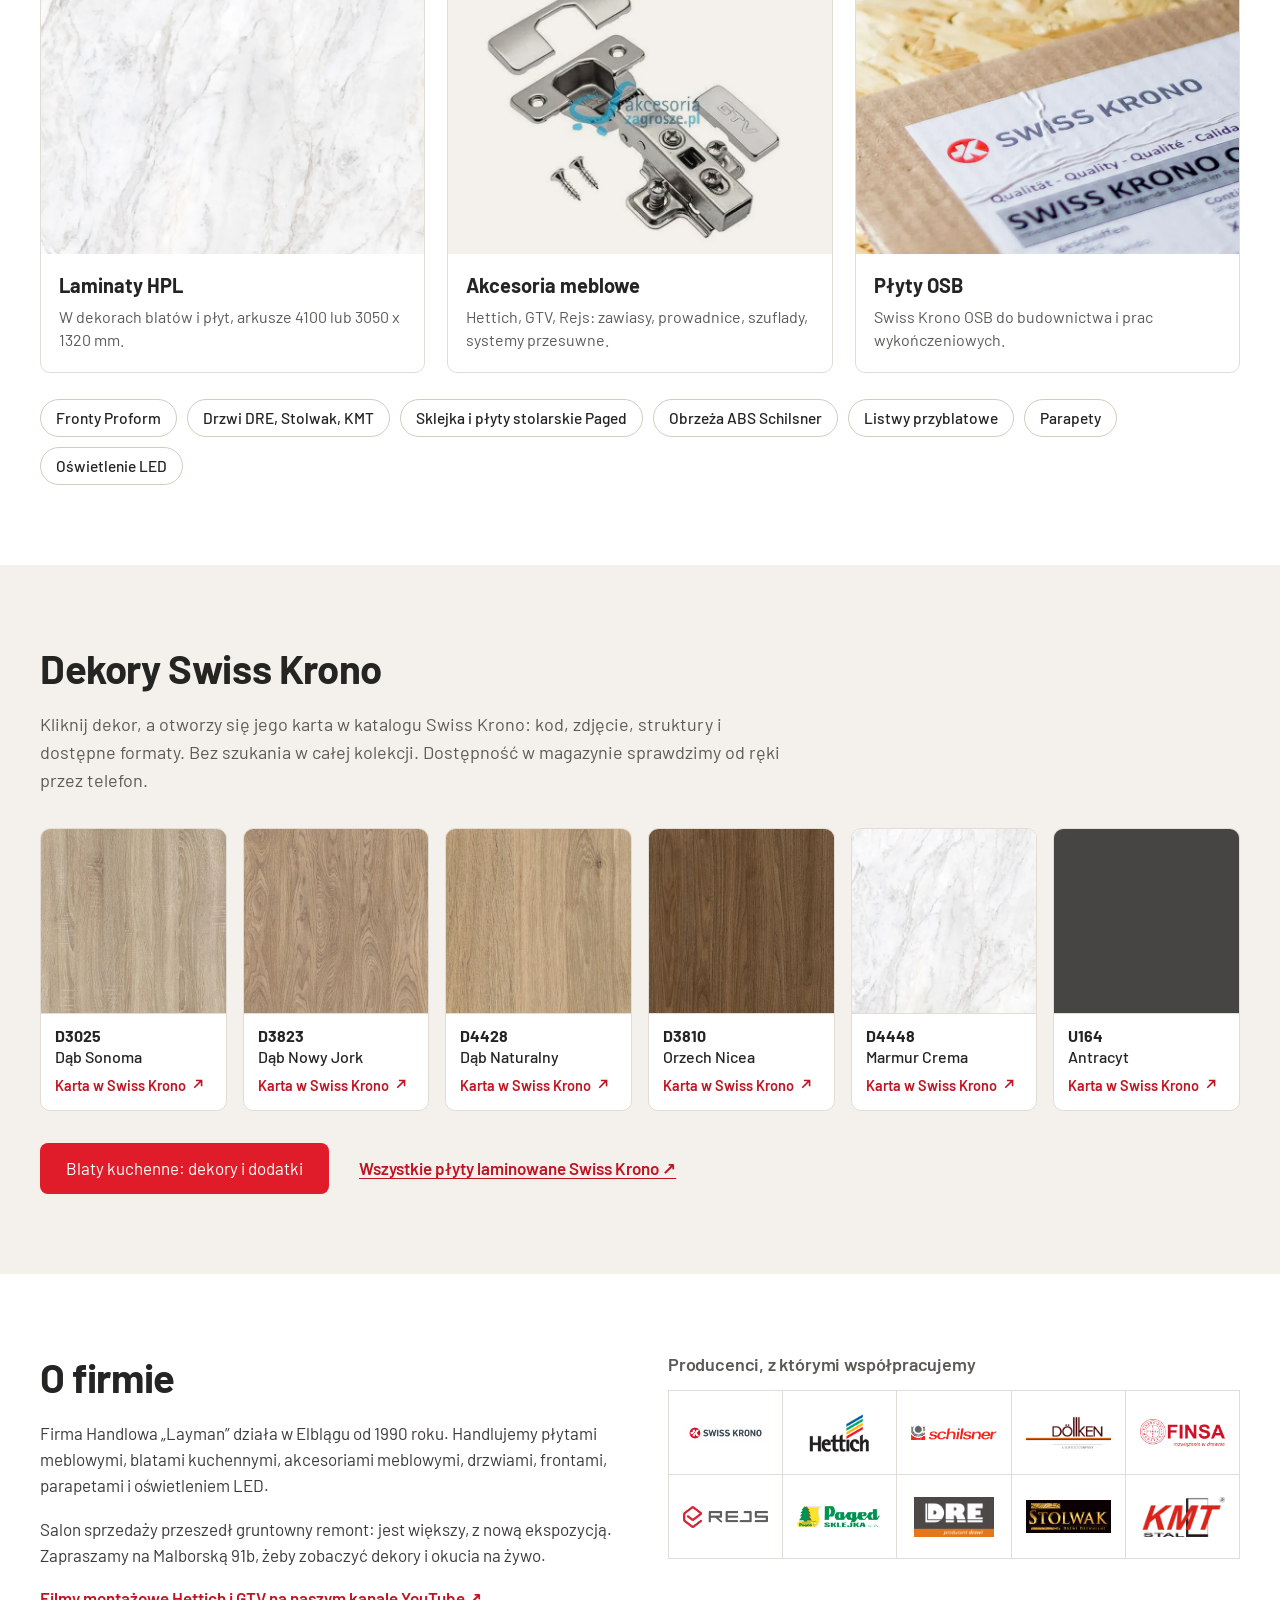
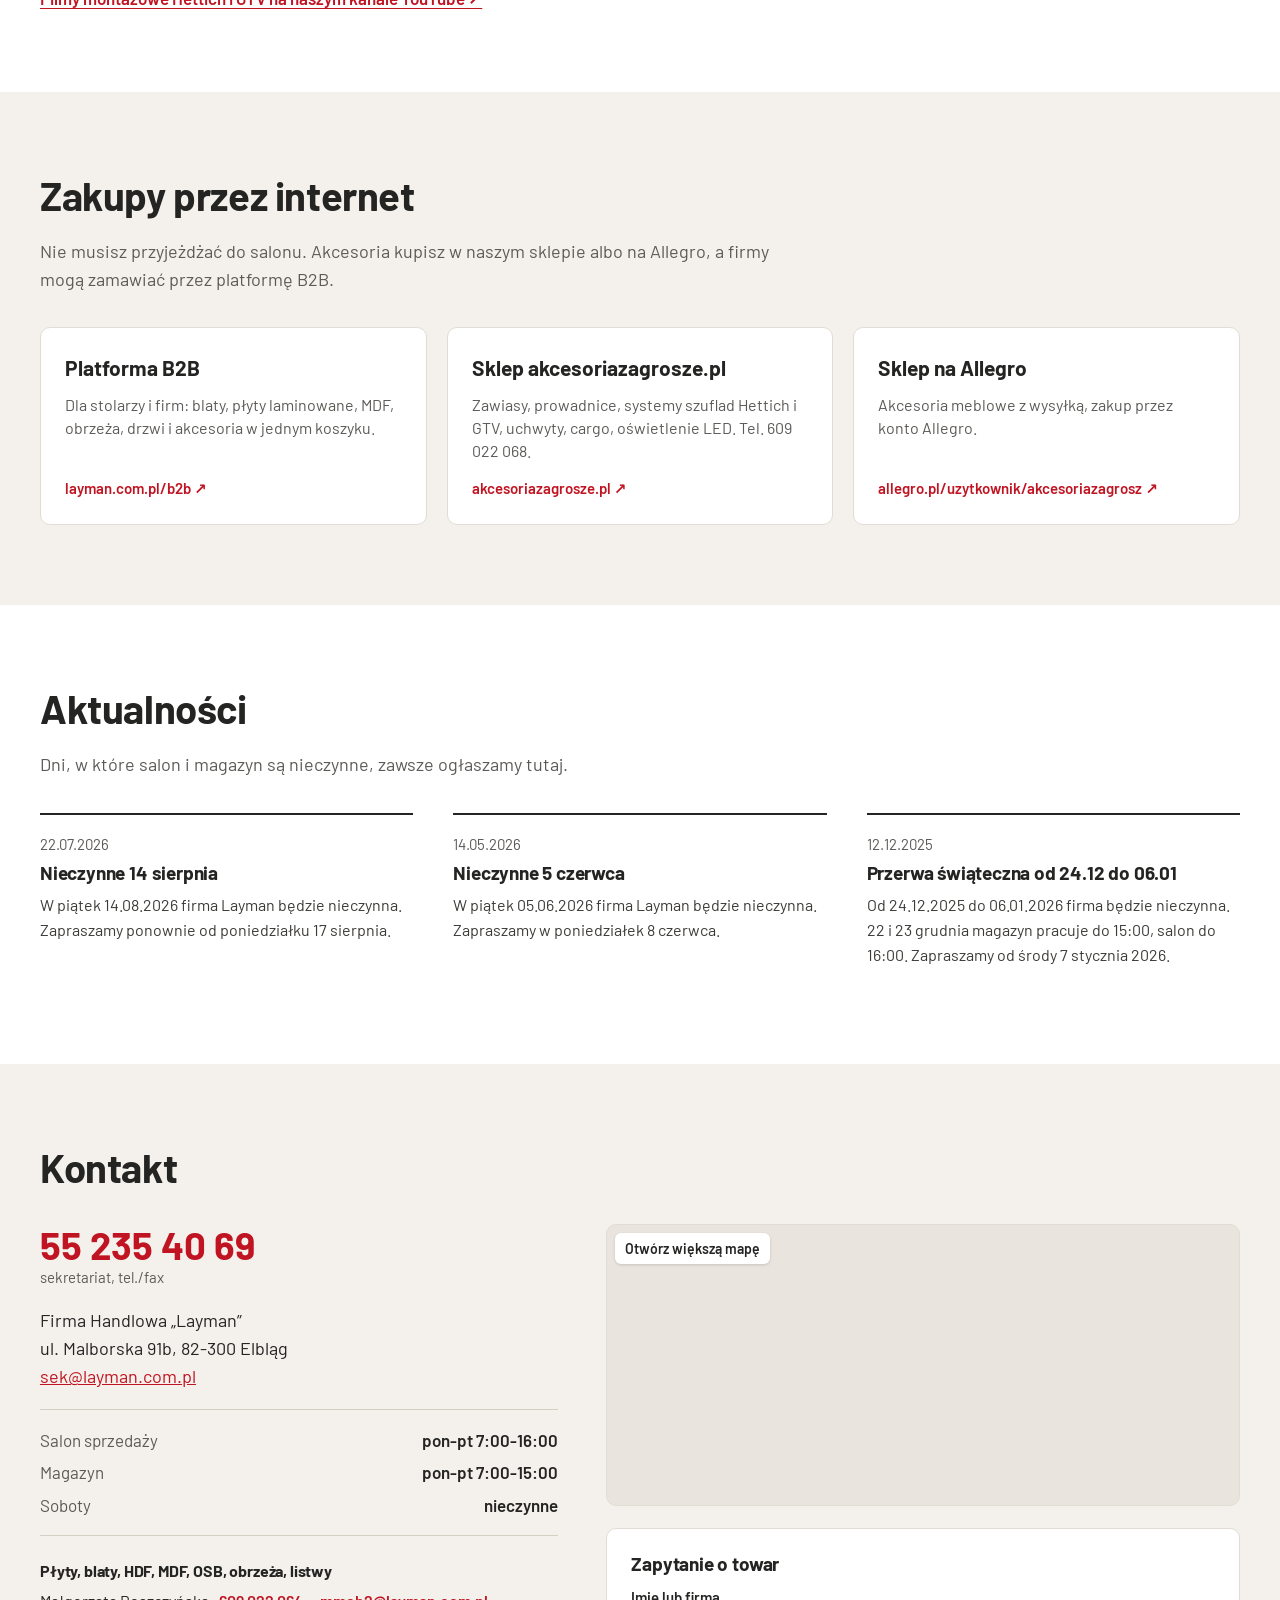
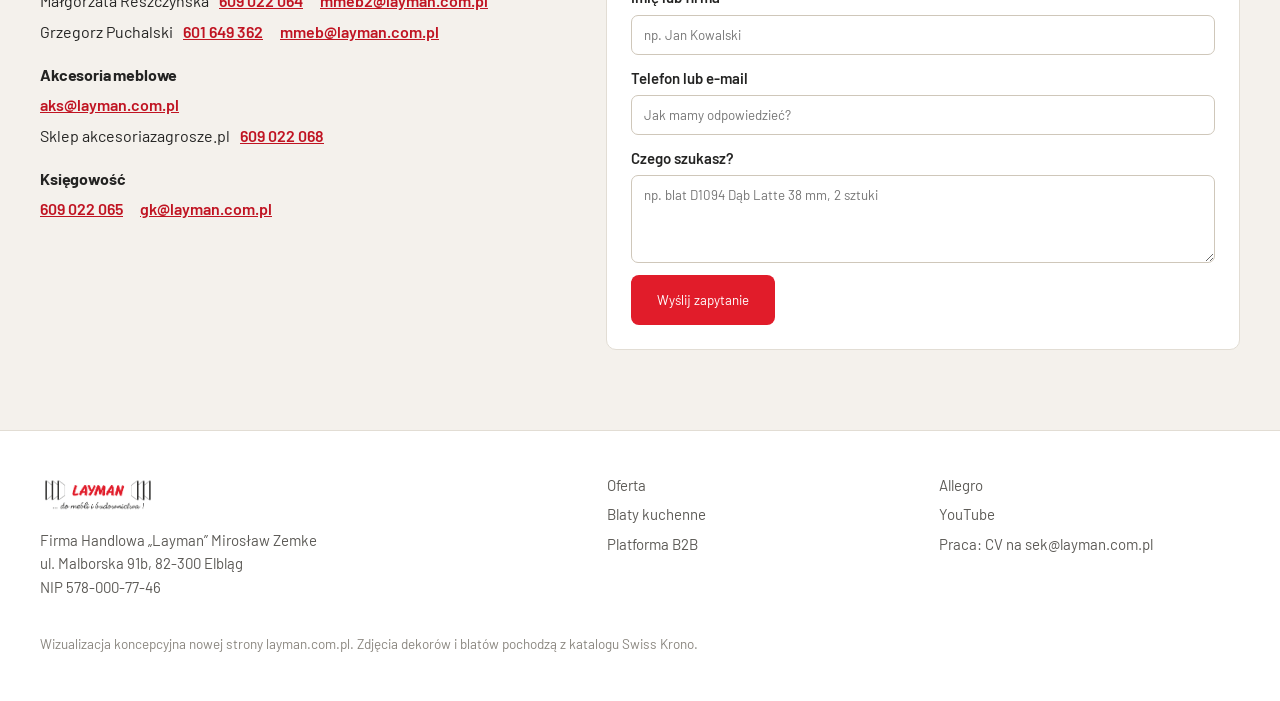
==== commit dac274e5: "Hero: adres w leadzie zamiast linijki nad H1" ====
--- a/index.html
+++ b/index.html
@@ -49,9 +49,8 @@
     </picture>
   </figure>
   <div class="hero-in">
-    <p class="hero-info">Elbląg, ul. Malborska 91b - salon sprzedaży i magazyn</p>
     <h1>Płyty meblowe, blaty kuchenne i akcesoria do mebli</h1>
-    <p class="lead">Hurtownia materiałów do produkcji mebli, działamy od 1990 roku. Jesteśmy autoryzowanym dystrybutorem Swiss Krono, Hettich, GTV, Rejs i DRE. Towar czeka w magazynach o powierzchni około 5000 m².</p>
+    <p class="lead">Hurtownia materiałów do produkcji mebli w Elblągu, przy ul. Malborskiej 91b. Działamy od 1990 roku. Jesteśmy autoryzowanym dystrybutorem Swiss Krono, Hettich, GTV, Rejs i DRE. Towar czeka w magazynach o powierzchni około 5000 m².</p>
     <div class="hero-cta">
       <a class="btn" id="ctaMain" href="#kontakt">Zapytaj o dostępność</a>
       <p class="hero-godz"><span>Salon pon-pt 7:00-16:00</span> <span>Magazyn pon-pt 7:00-15:00</span></p>
